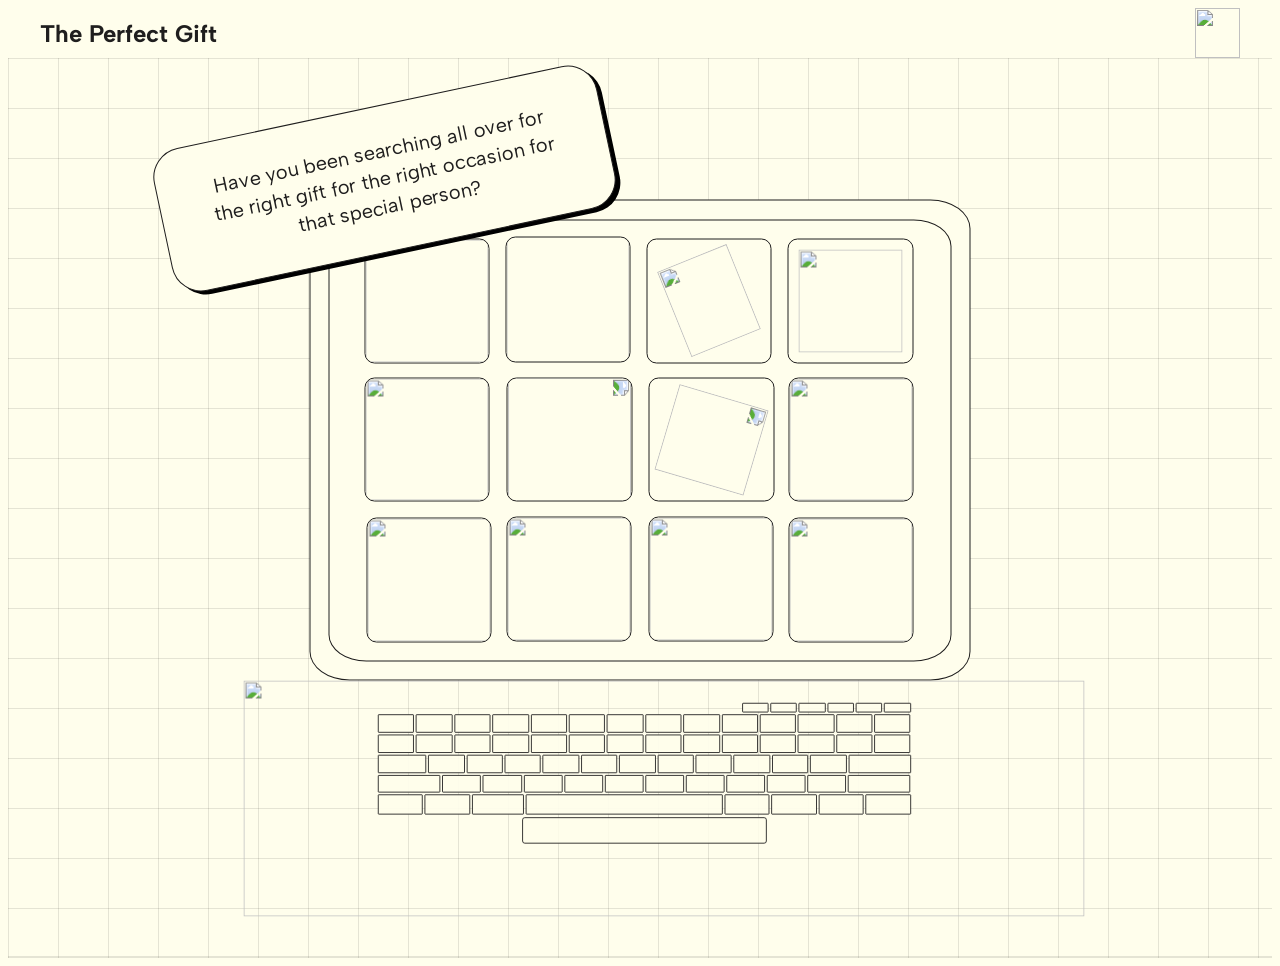
==== index.html @ 388670a9 "Add files via upload" ====
<!DOCTYPE html>
<html>
<head>
    <meta charset="UTF-8">
    <meta name="viewport" content="width=device-width, initial-scale=1.0">
    <title>The Perfect Gift</title>
    <link rel="icon" type="image/png" href="imgs/box.png">
    <script src="favicon-cart.js"></script>
    <script src="loading-gate.js"></script>
    <link rel="stylesheet" href="style.css">
    <script src="main.js"></script>
</head>
<body>

<div class="header">
<h1><a class="header-title-link" href="index.html">The Perfect Gift</a></h1>
<img src="imgs/cart.svg" alt="" width="45" height="50" title="empty">
</div>

<div class="content">
<div class="grid-container"></div>

<div class="laptop-wrap">
  <div class="laptop" data-node-id="166:80">
    <div class="laptop-shift">
    <div class="laptop-screen">
      <div class="laptop-screen-inner">
        <div class="laptop-cell laptop-cell--perfume">
          <img src="imgs/laptop-perfume.png" alt="">
        </div>
        <div class="laptop-cell laptop-cell--camera">
          <img src="imgs/laptop-camera.png" alt="">
        </div>
        <div class="laptop-cell laptop-cell--keychain">
          <div class="laptop-cell-keychain-inner">
            <img src="imgs/laptop-keychain.png" alt="">
          </div>
        </div>
        <div class="laptop-cell laptop-cell--airpods">
          <img src="imgs/laptop-airpods.png" alt="">
        </div>
        <div class="laptop-cell laptop-cell--flowers">
          <img src="imgs/laptop-flowers.png" alt="">
        </div>
        <div class="laptop-cell laptop-cell--watch">
          <div class="laptop-cell-watch-inner">
            <img src="imgs/laptop-watch.png" alt="">
          </div>
        </div>
        <div class="laptop-cell laptop-cell--tickets">
          <div class="laptop-cell-tickets-inner">
            <img src="imgs/laptop-tickets.png" alt="">
          </div>
        </div>
        <div class="laptop-cell laptop-cell--mug">
          <img src="imgs/laptop-mug.png" alt="">
        </div>
        <div class="laptop-cell laptop-cell--pen">
          <img src="imgs/laptop-pen.png" alt="">
        </div>
        <div class="laptop-cell laptop-cell--ipad">
          <img src="imgs/laptop-ipad.png" alt="">
        </div>
        <div class="laptop-cell laptop-cell--giftcard">
          <img src="imgs/laptop-giftcard.png" alt="">
        </div>
        <div class="laptop-cell laptop-cell--incense">
          <img src="imgs/laptop-incense.png" alt="">
        </div>
        <div class="laptop-screen-complete" id="laptopScreenComplete" hidden aria-hidden="true">
          <div class="laptop-screen-complete-card" role="status">
            <p class="laptop-screen-complete-copy">
              <span class="laptop-screen-complete-line">The Perfect Gift</span>
              <span class="laptop-screen-complete-line">is the right place for you!</span>
            </p>
          </div>
          <button type="button" class="laptop-screen-complete-next" id="laptopScreenCompleteNext" aria-label="Go to next step">
            Next
          </button>
        </div>
      </div>
    </div>
    <div class="laptop-keyboard">
      <img src="imgs/laptop-keyboard.svg" alt="" width="841" height="236">
      <div class="laptop-keyboard-keys" aria-hidden="true">
        <div class="laptop-kb-row laptop-kb-row--fn">
          <span class="laptop-kb-key laptop-kb-key--fn"></span>
          <span class="laptop-kb-key laptop-kb-key--fn"></span>
          <span class="laptop-kb-key laptop-kb-key--fn"></span>
          <span class="laptop-kb-key laptop-kb-key--fn"></span>
          <span class="laptop-kb-key laptop-kb-key--fn"></span>
          <span class="laptop-kb-key laptop-kb-key--fn"></span>
        </div>
        <div class="laptop-kb-row">
          <span class="laptop-kb-key"></span><span class="laptop-kb-key"></span><span class="laptop-kb-key"></span><span class="laptop-kb-key"></span><span class="laptop-kb-key"></span><span class="laptop-kb-key"></span><span class="laptop-kb-key"></span><span class="laptop-kb-key"></span><span class="laptop-kb-key"></span><span class="laptop-kb-key"></span><span class="laptop-kb-key"></span><span class="laptop-kb-key"></span><span class="laptop-kb-key"></span><span class="laptop-kb-key"></span>
        </div>
        <div class="laptop-kb-row">
          <span class="laptop-kb-key"></span><span class="laptop-kb-key"></span><span class="laptop-kb-key"></span><span class="laptop-kb-key"></span><span class="laptop-kb-key"></span><span class="laptop-kb-key"></span><span class="laptop-kb-key"></span><span class="laptop-kb-key"></span><span class="laptop-kb-key"></span><span class="laptop-kb-key"></span><span class="laptop-kb-key"></span><span class="laptop-kb-key"></span><span class="laptop-kb-key"></span><span class="laptop-kb-key"></span>
        </div>
        <div class="laptop-kb-row">
          <span class="laptop-kb-key laptop-kb-key--tab"></span>
          <span class="laptop-kb-key"></span><span class="laptop-kb-key"></span><span class="laptop-kb-key"></span><span class="laptop-kb-key"></span><span class="laptop-kb-key"></span><span class="laptop-kb-key"></span><span class="laptop-kb-key"></span><span class="laptop-kb-key"></span><span class="laptop-kb-key"></span><span class="laptop-kb-key"></span><span class="laptop-kb-key"></span>
          <span class="laptop-kb-key laptop-kb-key--enter"></span>
        </div>
        <div class="laptop-kb-row">
          <span class="laptop-kb-key laptop-kb-key--shift"></span>
          <span class="laptop-kb-key"></span><span class="laptop-kb-key"></span><span class="laptop-kb-key"></span><span class="laptop-kb-key"></span><span class="laptop-kb-key"></span><span class="laptop-kb-key"></span><span class="laptop-kb-key"></span><span class="laptop-kb-key"></span><span class="laptop-kb-key"></span><span class="laptop-kb-key"></span>
          <span class="laptop-kb-key laptop-kb-key--shift"></span>
        </div>
        <div class="laptop-kb-row laptop-kb-row--space">
          <span class="laptop-kb-key"></span><span class="laptop-kb-key"></span>
          <span class="laptop-kb-key laptop-kb-key--medium"></span>
          <span class="laptop-kb-key laptop-kb-key--space"></span>
          <span class="laptop-kb-key"></span><span class="laptop-kb-key"></span><span class="laptop-kb-key"></span><span class="laptop-kb-key"></span>
        </div>
        <div class="laptop-kb-trackpad"></div>
      </div>
    </div>
    </div>
    <aside class="laptop-bubble" aria-label="Introduction">
      <p class="laptop-bubble-text">Have you been searching all over for the right gift for the right occasion for that special person?</p>
    </aside>
  </div>
</div>

</div>
  </body>
  </html>
---- style.css ----
@import url('https://fonts.googleapis.com/css2?family=Albert+Sans:ital,wght@0,100..900;1,100..900&family=Red+Hat+Display:ital,wght@0,300..900;1,300..900&display=swap');

html {
  overflow-x: hidden;
}

body{
 font-family: "Albert Sans", sans-serif;
  font-optical-sizing: auto;
  background-color: #FFFEEC;
  color:#1F1E1E;
  overflow-x: hidden;
}

.header{
  display:flex;
  justify-content: space-between;
padding-left: 2em;
padding-right: 2em;
align-items: center;
}

.header img{
  width: 45px;
  height: 50px;
}

.header h1 {
  margin: 0;
  font-size: 24px;
}

.header-title-link {
  color: inherit;
  text-decoration: none;
  cursor: pointer;
}

.header-title-link:hover {
  opacity: 0.85;
}

.header-title-link:focus-visible {
  outline: 2px solid #1f1e1e;
  outline-offset: 4px;
  border-radius: 2px;
}

.content{
  position: relative;
  width: 100%;
}

.laptop-wrap {
  position: absolute;
  left: 50%;
  top: 50%;
  transform: translate(-50%, -50%);
  z-index: 2;
  width: 100%;
  max-width: 100%;
  display: flex;
  justify-content: center;
  align-items: center;
  box-sizing: border-box;
  pointer-events: none;
}

.laptop-wrap .laptop {
  pointer-events: auto;
}

/* Figma node 125:782 — speech bubble over laptop top-left */
.laptop-bubble {
  position: absolute;
  z-index: 10;
  top: clamp(-2.75rem, -10%, -1.25rem);
  left: clamp(-5.25rem, -16%, -1.5rem);
  max-width: min(453px, calc(100% - 0.5rem));
  padding: 30px 40px;
  box-sizing: border-box;
  background-color: #fffeec;
  border: 1px solid #1f1e1e;
  border-radius: 30px;
  box-shadow: 4px 4px 0 0 #000;
  transform: rotate(-12deg);
  transform-origin: 50% 50%;
  pointer-events: auto;
}

.laptop-bubble-text {
  margin: 0;
  font-family: "Albert Sans", sans-serif;
  font-size: 20px;
  font-weight: 400;
  line-height: 28px;
  color: #1f1e1e;
  text-align: center;
}

/* Figma node 166:80 — laptop 797×717 */
.laptop {
  position: relative;
  width: min(797px, calc(100vw - 32px));
  aspect-ratio: 797 / 717;
  flex-shrink: 0;
}

/* Screen + keyboard only; bubble stays anchored so it does not move with this shift */
.laptop-shift {
  position: absolute;
  left: 0;
  top: 0;
  width: 100%;
  height: 100%;
  transform: translateY(50px);
  pointer-events: none;
}

.laptop-shift .laptop-screen,
.laptop-shift .laptop-keyboard {
  pointer-events: auto;
}

.laptop-screen {
  position: absolute;
  left: 50%;
  top: 0;
  transform: translateX(-50%);
  width: calc(661 / 797 * 100%);
  height: calc(481 / 717 * 100%);
  background-color: #fffeec;
  border: 1px solid #1f1e1e;
  border-radius: clamp(14px, 6.05%, 40px);
  box-sizing: border-box;
  overflow: hidden;
}


.laptop-screen-inner {
  position: absolute;
  left: calc(18 / 661 * 100%);
  top: calc(19 / 481 * 100%);
  width: calc(625 / 661 * 100%);
  height: calc(444 / 481 * 100%);
  box-sizing: border-box;
  border: #1F1E1E solid 1px;
  border-radius: clamp(14px, 6.05%, 40px);
}

/* Figma 172:508 — completion state on laptop screen inner */
.laptop-screen-complete {
  position: absolute;
  inset: 0;
  z-index: 25;
  box-sizing: border-box;
  display: flex;
  flex-direction: column;
  align-items: center;
  justify-content: center;
  gap: 14px;
  background-color: #fffeec;
  border-radius: inherit;
  pointer-events: auto;
}

.laptop-screen-complete[hidden] {
  display: none !important;
}

.laptop-screen-complete-card {
  width: min(361.95px, calc(100% - 32px));
  min-height: 138px;
  box-sizing: border-box;
  padding: 30px 40px;
  display: flex;
  align-items: center;
  justify-content: center;
  background-color: #F3D52A;
  border: 1px solid #1f1e1e;
  border-radius: 30px;
}

#laptopScreenComplete .laptop-screen-complete-copy,
#laptopScreenComplete .laptop-screen-complete-line {
  outline: none;
  -webkit-text-stroke: 0;
  text-shadow: none;
}

.laptop-screen-complete-copy {
  margin: 0;
  font-family: "Albert Sans", sans-serif;
  font-size: 24px;
  font-weight: 400;
  line-height: 28px;
  color: #1f1e1e;
  text-align: center;
}

.laptop-screen-complete-line {
  display: block;
}

/* Figma 177:646 — default: outline + dark text; hover: fill + cream text */
.laptop-screen-complete-next {
  padding: 12px 24px;
  min-width: 100px;
  box-sizing: border-box;
  border: 1px solid #1f1e1e;
  border-radius: 20px;
  background-color: transparent;
  color: #1f1e1e;
  font-family: "Albert Sans", sans-serif;
  font-size: 24px;
  font-weight: 600;
  line-height: 28px;
  text-align: center;
  cursor: pointer;
  transition:
    background-color 0.2s ease,
    color 0.2s ease,
    border-color 0.2s ease,
    transform 0.15s ease;
}

.laptop-screen-complete-next:hover {
  background-color: #1f1e1e;
  color: #fffeec;
  border-color: #1f1e1e;
}

.laptop-screen-complete-next:focus-visible {
  outline: 2px solid #1f1e1e;
  outline-offset: 3px;
}

.laptop-screen-complete-next:active {
  transform: scale(0.98);
}

@keyframes laptop-cell-fade-in {
  from {
    opacity: 0;
  }
  to {
    opacity: 1;
  }
}

@keyframes laptop-cell-jitter {
  0%,
  100% {
    transform: translateY(-8px) rotate(-5deg);
  }
  50% {
    transform: translateY(-8px) rotate(5deg);
  }
}

.laptop-cell {
  position: absolute;
  box-sizing: border-box;
  border: 1px solid #1f1e1e;
  border-radius: clamp(10px, 3.2%, 20px);
  background-color: #fffeec;
  overflow: hidden;
  transform-origin: center center;
}

.laptop-cell:not(.laptop-cell--dismissed):not(.laptop-cell--hover) {
  transition: transform 0.22s ease-out;
}

.laptop-cell:not(.laptop-cell--dismissed).laptop-cell--hover {
  animation: laptop-cell-jitter 0.35s ease-in-out infinite;
}

.laptop-cell--dismissed {
  opacity: 0;
  pointer-events: none;
  animation: none !important;
  transform: none !important;
  transition: opacity 0.28s ease-out;
}

.laptop-cell--dismissed .laptop-cell-cancel {
  opacity: 0;
  pointer-events: none;
}

/* Match inset + scale to .laptop-cell--airpods (padding + ~square hit area in that frame) */
.laptop-cell-cancel {
  position: absolute;
  top: clamp(4px, 1.2vw, 10px);
  right: clamp(4px, 1.2vw, 10px);
  z-index: 20;
  display: flex;
  align-items: center;
  justify-content: center;
  width: clamp(22px, 20%, 30px);
  height: clamp(22px, 20%, 30px);
  padding: 0;
  margin: 0;
  border: none;
  border-radius: 50%;
  background-color: rgba(255, 254, 236, 0.92);
  box-shadow: 0 0 0 1px #1f1e1e;
  cursor: pointer;
  opacity: 0;
  transition: opacity 0.15s ease-out;
  line-height: 0;
  box-sizing: border-box;
}

.laptop-cell:not(.laptop-cell--dismissed):hover .laptop-cell-cancel,
.laptop-cell:not(.laptop-cell--dismissed):focus-within .laptop-cell-cancel {
  opacity: 1;
}

.laptop-cell-cancel:focus-visible {
  outline: 2px solid #1f1e1e;
  outline-offset: 2px;
}

.laptop-cell-cancel-icon {
  display: block;
  width: 62%;
  height: 62%;
  max-width: 18px;
  max-height: 18px;
  min-width: 10px;
  min-height: 10px;
  object-fit: contain;
  object-position: center center;
  pointer-events: none;
}

.laptop-cell img:not(.laptop-cell-cancel-icon) {
  display: block;
  width: 100%;
  height: 100%;
  object-fit: cover;
}

/* Inner grid positions — Figma “laptop screen inner” 625×444 */
.laptop-cell--perfume {
  left: calc(35 / 625 * 100%);
  top: calc(18 / 444 * 100%);
  width: calc(126 / 625 * 100%);
  height: calc(126 / 444 * 100%);
}

.laptop-cell--camera {
  left: calc(177 / 625 * 100%);
  top: calc(16 / 444 * 100%);
  width: calc(126 / 625 * 100%);
  height: calc(127 / 444 * 100%);
}

.laptop-cell--camera img:not(.laptop-cell-cancel-icon) {
  position: relative;
  z-index: 0;
  object-position: center top;
  transform: translateY(-12.58%);
  height: 115%;
}

/* Explicit stack so .laptop-cell-cancel (z-index: 20) stays above transformed image */
.laptop-cell--camera .laptop-cell-cancel {
  z-index: 21;
}

.laptop-cell--camera .laptop-cell-cancel-icon {
  transform: translateY(1px);
}

.laptop-cell--keychain {
  left: calc(319 / 625 * 100%);
  top: calc(18 / 444 * 100%);
  width: calc(126 / 625 * 100%);
  height: calc(126 / 444 * 100%);
  display: flex;
  align-items: center;
  justify-content: center;
  padding: 0;
}

.laptop-cell-keychain-inner {
  width: 61%;
  height: 75%;
  transform: rotate(-22.02deg);
  flex-shrink: 0;
}

.laptop-cell-keychain-inner img {
  width: 100%;
  height: 100%;
  object-fit: contain;
}

.laptop-cell--airpods {
  left: calc(461 / 625 * 100%);
  top: calc(18 / 444 * 100%);
  width: calc(127 / 625 * 100%);
  height: calc(126 / 444 * 100%);
  display: flex;
  align-items: center;
  justify-content: center;
  padding: clamp(4px, 1.2vw, 10px);
}

.laptop-cell--airpods img {
  width: 100%;
  height: auto;
  max-height: 120%;
  object-fit: contain;
  object-position: center center;
}

.laptop-cell--flowers {
  left: calc(35 / 625 * 100%);
  top: calc(158 / 444 * 100%);
  width: calc(126 / 625 * 100%);
  height: calc(126 / 444 * 100%);
}

.laptop-cell--watch {
  left: calc(178 / 625 * 100%);
  top: calc(158 / 444 * 100%);
  width: calc(127 / 625 * 100%);
  height: calc(126 / 444 * 100%);
  display: flex;
  align-items: center;
  justify-content: center;
  padding: 0;
}

.laptop-cell-watch-inner {
  width: 100%;
  height: 100%;
  max-width: 127px;
  max-height: 126px;
  transform: rotate(90deg);
  transform-origin: center center;
}

.laptop-cell-watch-inner img {
  width: 100%;
  height: 100%;
  object-fit: cover;
}

.laptop-cell--tickets {
  left: calc(321 / 625 * 100%);
  top: calc(158 / 444 * 100%);
  width: calc(127 / 625 * 100%);
  height: calc(126 / 444 * 100%);
  display: flex;
  align-items: center;
  justify-content: center;
  padding: clamp(4px, 1.2vw, 10px);
}

.laptop-cell-tickets-inner {
  width: 85%;
  height: 90%;
  transform: rotate(106.5deg);
  transform-origin: center center;
}

.laptop-cell-tickets-inner img {
  width: 100%;
  height: 100%;
  object-fit: cover;
}

.laptop-cell--mug {
  left: calc(462 / 625 * 100%);
  top: calc(158 / 444 * 100%);
  width: calc(126 / 625 * 100%);
  height: calc(126 / 444 * 100%);
}

.laptop-cell--pen {
  left: calc(37.28 / 625 * 100%);
  top: calc(299.83 / 444 * 100%);
  width: calc(126 / 625 * 100%);
  height: calc(126 / 444 * 100%);
}

.laptop-cell--ipad {
  left: calc(178 / 625 * 100%);
  top: calc(299 / 444 * 100%);
  width: calc(126 / 625 * 100%);
  height: calc(126 / 444 * 100%);
}

.laptop-cell--ipad img {
  object-position: 28% center;
}

.laptop-cell--giftcard {
  left: calc(321 / 625 * 100%);
  top: calc(299 / 444 * 100%);
  width: calc(126 / 625 * 100%);
  height: calc(126 / 444 * 100%);
}

.laptop-cell--giftcard img {
  object-position: center 8%;
}

.laptop-cell--incense {
  left: calc(462 / 625 * 100%);
  top: calc(300 / 444 * 100%);
  width: calc(126 / 625 * 100%);
  height: calc(126 / 444 * 100%);
}

.laptop-keyboard {
  position: absolute;
  left: 53%;
  top: calc(481 / 717 * 100%);
  transform: translateX(-50%);
  width: calc(841 / 797 * 100%);
  height: calc(236 / 717 * 100%);
  pointer-events: none;
}

.laptop-keyboard img {
  display: block;
  width: 100%;
  height: 100%;
  object-fit: fill;
  position: relative;
  z-index: 0;
}

/* HTML key rectangles over chassis (matches line-art keyboard layout) */
.laptop-keyboard-keys {
  position: absolute;
  z-index: 1;
  left: calc(14% - 20px);
  right: calc(14% + 20px);
  top: calc(19% - 30px);
  bottom: calc(13% + 30px);
  display: flex;
  flex-direction: column;
  justify-content: space-between;
  gap: clamp(1px, 0.2vw, 2px);
  box-sizing: border-box;
  transform: scale(0.88);
  transform-origin: 50% 38%;
}

.laptop-kb-row {
  display: flex;
  flex-direction: row;
  flex: 1 1 0;
  min-height: 0;
  gap: clamp(1px, 0.2vw, 2px);
  align-items: stretch;
}

.laptop-kb-row--fn {
  flex: 0.55 1 0;
  justify-content: flex-end;
  align-items: stretch;
}

.laptop-kb-key {
  flex: 1 1 0;
  min-width: 0;
  box-sizing: border-box;
  border: 1px solid #1f1e1e;
  border-radius: 1px;
  background-color: rgba(255, 254, 236, 0.92);
}

.laptop-kb-key--fn {
  flex: 0 0 5%;
  max-width: 6.5%;
  min-width: 0;
}

.laptop-kb-key--tab {
  flex: 1.35 1 0;
}

.laptop-kb-key--enter {
  flex: 1.75 1 0;
}

.laptop-kb-key--shift {
  flex: 1.65 1 0;
}

.laptop-kb-row--space {
  flex: 1.1 1 0;
}

.laptop-kb-key--medium {
  flex: 1.15 1 0;
}

.laptop-kb-key--space {
  flex: 4.5 1 0;
}

.laptop-kb-trackpad {
  flex: 0 0 19%;
  min-height: 14px;
  margin-top: 1px;
  box-sizing: border-box;
  border: 1px solid #1f1e1e;
  border-radius: 3px;
  background-color: rgba(255, 254, 236, 0.85);
  align-self: center;
  width: 46%;
}

.grid-container {
            position: relative;
            z-index: 0;
            width: 100%;
            max-width: 100%;
            box-sizing: border-box;
            /* Fixed height as requested */
            height: 900px; 
            
            /* The Grid Logic */
            background-size: 50px 50px;
            background-image:
                linear-gradient(to right, rgba(0, 0, 0, 0.1) 1px, transparent 1px),
                linear-gradient(to bottom, rgba(0, 0, 0, 0.1) 1px, transparent 1px);
            
            background-color: #FFFEEC;
            border-bottom: 2px solid rgba(0, 0, 0, 0.1);
}
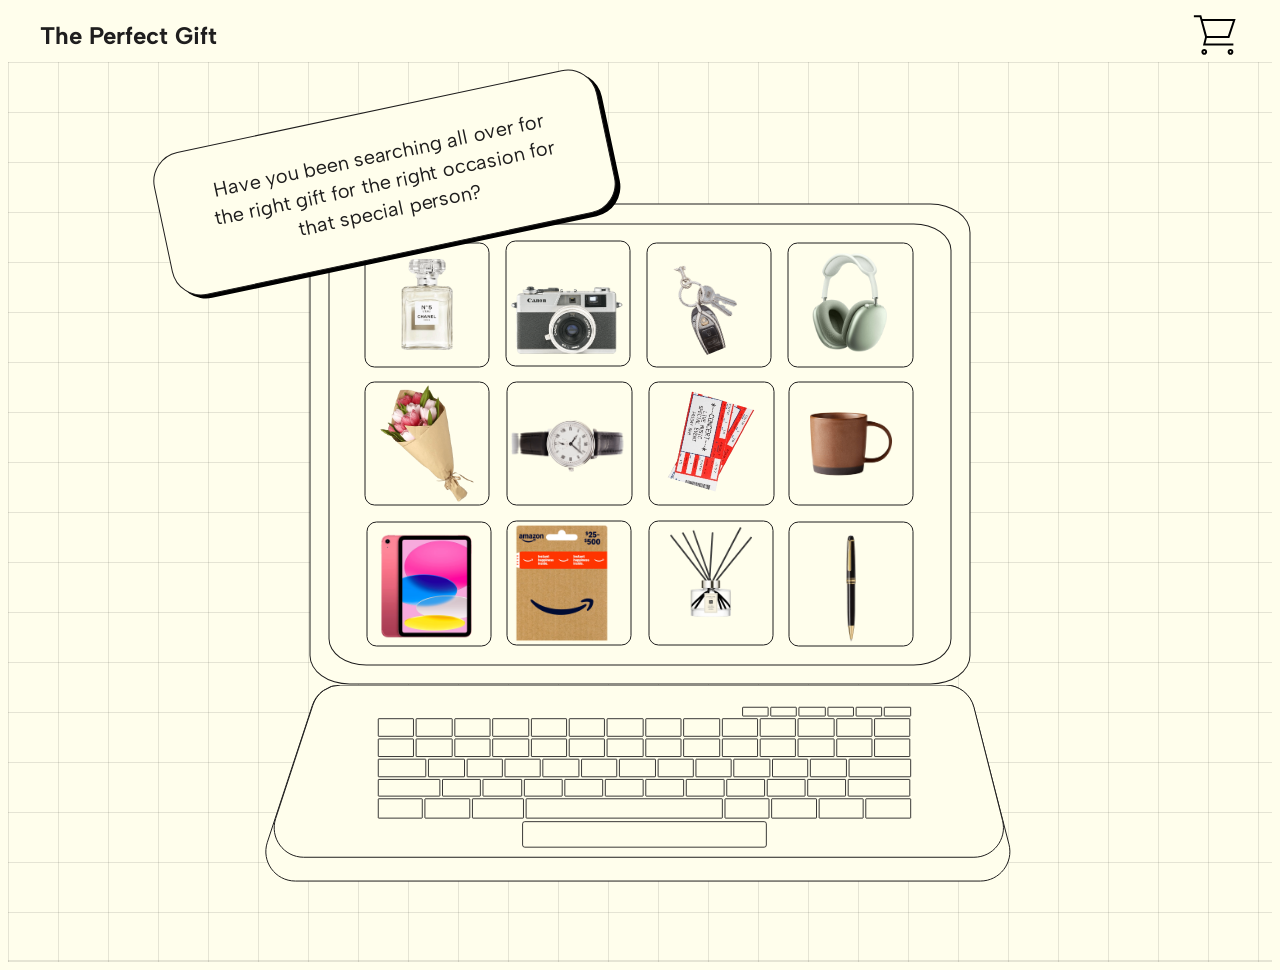
==== commit 48f3f18b: "compressed pngs" ====
--- a/index.html
+++ b/index.html
@@ -1,128 +1,153 @@
-<!DOCTYPE html>
-<html>
-<head>
-    <meta charset="UTF-8">
-    <meta name="viewport" content="width=device-width, initial-scale=1.0">
-    <title>The Perfect Gift</title>
-    <link rel="icon" type="image/png" href="imgs/box.png">
-    <script src="favicon-cart.js"></script>
-    <script src="loading-gate.js"></script>
-    <link rel="stylesheet" href="style.css">
-    <script src="main.js"></script>
-</head>
-<body>
-
-<div class="header">
-<h1><a class="header-title-link" href="index.html">The Perfect Gift</a></h1>
-<img src="imgs/cart.svg" alt="" width="45" height="50" title="empty">
-</div>
-
-<div class="content">
-<div class="grid-container"></div>
-
-<div class="laptop-wrap">
-  <div class="laptop" data-node-id="166:80">
-    <div class="laptop-shift">
-    <div class="laptop-screen">
-      <div class="laptop-screen-inner">
-        <div class="laptop-cell laptop-cell--perfume">
-          <img src="imgs/laptop-perfume.png" alt="">
-        </div>
-        <div class="laptop-cell laptop-cell--camera">
-          <img src="imgs/laptop-camera.png" alt="">
-        </div>
-        <div class="laptop-cell laptop-cell--keychain">
-          <div class="laptop-cell-keychain-inner">
-            <img src="imgs/laptop-keychain.png" alt="">
-          </div>
-        </div>
-        <div class="laptop-cell laptop-cell--airpods">
-          <img src="imgs/laptop-airpods.png" alt="">
-        </div>
-        <div class="laptop-cell laptop-cell--flowers">
-          <img src="imgs/laptop-flowers.png" alt="">
-        </div>
-        <div class="laptop-cell laptop-cell--watch">
-          <div class="laptop-cell-watch-inner">
-            <img src="imgs/laptop-watch.png" alt="">
-          </div>
-        </div>
-        <div class="laptop-cell laptop-cell--tickets">
-          <div class="laptop-cell-tickets-inner">
-            <img src="imgs/laptop-tickets.png" alt="">
-          </div>
-        </div>
-        <div class="laptop-cell laptop-cell--mug">
-          <img src="imgs/laptop-mug.png" alt="">
-        </div>
-        <div class="laptop-cell laptop-cell--pen">
-          <img src="imgs/laptop-pen.png" alt="">
-        </div>
-        <div class="laptop-cell laptop-cell--ipad">
-          <img src="imgs/laptop-ipad.png" alt="">
-        </div>
-        <div class="laptop-cell laptop-cell--giftcard">
-          <img src="imgs/laptop-giftcard.png" alt="">
-        </div>
-        <div class="laptop-cell laptop-cell--incense">
-          <img src="imgs/laptop-incense.png" alt="">
-        </div>
-        <div class="laptop-screen-complete" id="laptopScreenComplete" hidden aria-hidden="true">
-          <div class="laptop-screen-complete-card" role="status">
-            <p class="laptop-screen-complete-copy">
-              <span class="laptop-screen-complete-line">The Perfect Gift</span>
-              <span class="laptop-screen-complete-line">is the right place for you!</span>
-            </p>
-          </div>
-          <button type="button" class="laptop-screen-complete-next" id="laptopScreenCompleteNext" aria-label="Go to next step">
-            Next
-          </button>
-        </div>
-      </div>
-    </div>
-    <div class="laptop-keyboard">
-      <img src="imgs/laptop-keyboard.svg" alt="" width="841" height="236">
-      <div class="laptop-keyboard-keys" aria-hidden="true">
-        <div class="laptop-kb-row laptop-kb-row--fn">
-          <span class="laptop-kb-key laptop-kb-key--fn"></span>
-          <span class="laptop-kb-key laptop-kb-key--fn"></span>
-          <span class="laptop-kb-key laptop-kb-key--fn"></span>
-          <span class="laptop-kb-key laptop-kb-key--fn"></span>
-          <span class="laptop-kb-key laptop-kb-key--fn"></span>
-          <span class="laptop-kb-key laptop-kb-key--fn"></span>
-        </div>
-        <div class="laptop-kb-row">
-          <span class="laptop-kb-key"></span><span class="laptop-kb-key"></span><span class="laptop-kb-key"></span><span class="laptop-kb-key"></span><span class="laptop-kb-key"></span><span class="laptop-kb-key"></span><span class="laptop-kb-key"></span><span class="laptop-kb-key"></span><span class="laptop-kb-key"></span><span class="laptop-kb-key"></span><span class="laptop-kb-key"></span><span class="laptop-kb-key"></span><span class="laptop-kb-key"></span><span class="laptop-kb-key"></span>
-        </div>
-        <div class="laptop-kb-row">
-          <span class="laptop-kb-key"></span><span class="laptop-kb-key"></span><span class="laptop-kb-key"></span><span class="laptop-kb-key"></span><span class="laptop-kb-key"></span><span class="laptop-kb-key"></span><span class="laptop-kb-key"></span><span class="laptop-kb-key"></span><span class="laptop-kb-key"></span><span class="laptop-kb-key"></span><span class="laptop-kb-key"></span><span class="laptop-kb-key"></span><span class="laptop-kb-key"></span><span class="laptop-kb-key"></span>
-        </div>
-        <div class="laptop-kb-row">
-          <span class="laptop-kb-key laptop-kb-key--tab"></span>
-          <span class="laptop-kb-key"></span><span class="laptop-kb-key"></span><span class="laptop-kb-key"></span><span class="laptop-kb-key"></span><span class="laptop-kb-key"></span><span class="laptop-kb-key"></span><span class="laptop-kb-key"></span><span class="laptop-kb-key"></span><span class="laptop-kb-key"></span><span class="laptop-kb-key"></span><span class="laptop-kb-key"></span>
-          <span class="laptop-kb-key laptop-kb-key--enter"></span>
-        </div>
-        <div class="laptop-kb-row">
-          <span class="laptop-kb-key laptop-kb-key--shift"></span>
-          <span class="laptop-kb-key"></span><span class="laptop-kb-key"></span><span class="laptop-kb-key"></span><span class="laptop-kb-key"></span><span class="laptop-kb-key"></span><span class="laptop-kb-key"></span><span class="laptop-kb-key"></span><span class="laptop-kb-key"></span><span class="laptop-kb-key"></span><span class="laptop-kb-key"></span>
-          <span class="laptop-kb-key laptop-kb-key--shift"></span>
-        </div>
-        <div class="laptop-kb-row laptop-kb-row--space">
-          <span class="laptop-kb-key"></span><span class="laptop-kb-key"></span>
-          <span class="laptop-kb-key laptop-kb-key--medium"></span>
-          <span class="laptop-kb-key laptop-kb-key--space"></span>
-          <span class="laptop-kb-key"></span><span class="laptop-kb-key"></span><span class="laptop-kb-key"></span><span class="laptop-kb-key"></span>
-        </div>
-        <div class="laptop-kb-trackpad"></div>
-      </div>
-    </div>
-    </div>
-    <aside class="laptop-bubble" aria-label="Introduction">
-      <p class="laptop-bubble-text">Have you been searching all over for the right gift for the right occasion for that special person?</p>
-    </aside>
-  </div>
-</div>
-
-</div>
-  </body>
-  </html>
+<!DOCTYPE html>
+<html>
+<head>
+    <meta charset="UTF-8">
+    <meta name="viewport" content="width=device-width, initial-scale=1.0">
+    <title>The Perfect Gift</title>
+    <link rel="icon" type="image/png" href="imgs/box.png">
+    <script src="favicon-cart.js"></script>
+    <script src="loading-gate.js"></script>
+    <link rel="stylesheet" href="style.css">
+    <script src="main.js" defer></script>
+    <script src="header-cart-nav.js" defer></script>
+</head>
+<body>
+
+<div class="header">
+<h1><a class="header-title-link" href="index.html">The Perfect Gift</a></h1>
+  <div class="header-cart" id="headerCart" role="img" title="empty" aria-label="empty">
+    <img
+      class="header-cart-img header-cart-img--default"
+      id="headerCartDefault"
+      src="imgs/cart.svg"
+      alt=""
+      width="45"
+      height="50"
+    >
+    <div
+      class="header-cart-add1"
+      id="headerCartAdd1"
+      hidden
+      aria-hidden="true"
+    >
+      <img
+        class="header-cart-add1-img"
+        src="imgs/cart.svg"
+        alt=""
+        width="45"
+        height="50"
+      >
+      <span class="header-cart-add1-badge">1</span>
+    </div>
+  </div>
+</div>
+
+<div class="content">
+<div class="grid-container"></div>
+
+<div class="laptop-wrap">
+  <div class="laptop" data-node-id="166:80">
+    <div class="laptop-shift">
+    <div class="laptop-screen">
+      <div class="laptop-screen-inner">
+        <div class="laptop-cell laptop-cell--perfume">
+          <img src="imgs/laptop-perfume.png" alt="">
+        </div>
+        <div class="laptop-cell laptop-cell--camera">
+          <img src="imgs/laptop-camera.png" alt="">
+        </div>
+        <div class="laptop-cell laptop-cell--keychain">
+          <div class="laptop-cell-keychain-inner">
+            <img src="imgs/laptop-keychain.png" alt="">
+          </div>
+        </div>
+        <div class="laptop-cell laptop-cell--airpods">
+          <img src="imgs/laptop-airpods.png" alt="">
+        </div>
+        <div class="laptop-cell laptop-cell--flowers">
+          <img src="imgs/laptop-flowers.png" alt="">
+        </div>
+        <div class="laptop-cell laptop-cell--watch">
+          <div class="laptop-cell-watch-inner">
+            <img src="imgs/laptop-watch.png" alt="">
+          </div>
+        </div>
+        <div class="laptop-cell laptop-cell--tickets">
+          <div class="laptop-cell-tickets-inner">
+            <img src="imgs/laptop-tickets.png" alt="">
+          </div>
+        </div>
+        <div class="laptop-cell laptop-cell--mug">
+          <img src="imgs/laptop-mug.png" alt="">
+        </div>
+        <div class="laptop-cell laptop-cell--pen">
+          <img src="imgs/laptop-pen.png" alt="">
+        </div>
+        <div class="laptop-cell laptop-cell--ipad">
+          <img src="imgs/laptop-ipad.png" alt="">
+        </div>
+        <div class="laptop-cell laptop-cell--giftcard">
+          <img src="imgs/laptop-giftcard.png" alt="">
+        </div>
+        <div class="laptop-cell laptop-cell--incense">
+          <img src="imgs/laptop-incense.png" alt="">
+        </div>
+        <div class="laptop-screen-complete" id="laptopScreenComplete" hidden aria-hidden="true">
+          <div class="laptop-screen-complete-card" role="status">
+            <p class="laptop-screen-complete-copy">
+              <span class="laptop-screen-complete-line">The Perfect Gift</span>
+              <span class="laptop-screen-complete-line">is the right place for you!</span>
+            </p>
+          </div>
+          <button type="button" class="laptop-screen-complete-next" id="laptopScreenCompleteNext" aria-label="Go to next step">
+            Next
+          </button>
+        </div>
+      </div>
+    </div>
+    <div class="laptop-keyboard">
+      <img src="imgs/laptop-keyboard.svg" alt="" width="841" height="236">
+      <div class="laptop-keyboard-keys" aria-hidden="true">
+        <div class="laptop-kb-row laptop-kb-row--fn">
+          <span class="laptop-kb-key laptop-kb-key--fn"></span>
+          <span class="laptop-kb-key laptop-kb-key--fn"></span>
+          <span class="laptop-kb-key laptop-kb-key--fn"></span>
+          <span class="laptop-kb-key laptop-kb-key--fn"></span>
+          <span class="laptop-kb-key laptop-kb-key--fn"></span>
+          <span class="laptop-kb-key laptop-kb-key--fn"></span>
+        </div>
+        <div class="laptop-kb-row">
+          <span class="laptop-kb-key"></span><span class="laptop-kb-key"></span><span class="laptop-kb-key"></span><span class="laptop-kb-key"></span><span class="laptop-kb-key"></span><span class="laptop-kb-key"></span><span class="laptop-kb-key"></span><span class="laptop-kb-key"></span><span class="laptop-kb-key"></span><span class="laptop-kb-key"></span><span class="laptop-kb-key"></span><span class="laptop-kb-key"></span><span class="laptop-kb-key"></span><span class="laptop-kb-key"></span>
+        </div>
+        <div class="laptop-kb-row">
+          <span class="laptop-kb-key"></span><span class="laptop-kb-key"></span><span class="laptop-kb-key"></span><span class="laptop-kb-key"></span><span class="laptop-kb-key"></span><span class="laptop-kb-key"></span><span class="laptop-kb-key"></span><span class="laptop-kb-key"></span><span class="laptop-kb-key"></span><span class="laptop-kb-key"></span><span class="laptop-kb-key"></span><span class="laptop-kb-key"></span><span class="laptop-kb-key"></span><span class="laptop-kb-key"></span>
+        </div>
+        <div class="laptop-kb-row">
+          <span class="laptop-kb-key laptop-kb-key--tab"></span>
+          <span class="laptop-kb-key"></span><span class="laptop-kb-key"></span><span class="laptop-kb-key"></span><span class="laptop-kb-key"></span><span class="laptop-kb-key"></span><span class="laptop-kb-key"></span><span class="laptop-kb-key"></span><span class="laptop-kb-key"></span><span class="laptop-kb-key"></span><span class="laptop-kb-key"></span><span class="laptop-kb-key"></span>
+          <span class="laptop-kb-key laptop-kb-key--enter"></span>
+        </div>
+        <div class="laptop-kb-row">
+          <span class="laptop-kb-key laptop-kb-key--shift"></span>
+          <span class="laptop-kb-key"></span><span class="laptop-kb-key"></span><span class="laptop-kb-key"></span><span class="laptop-kb-key"></span><span class="laptop-kb-key"></span><span class="laptop-kb-key"></span><span class="laptop-kb-key"></span><span class="laptop-kb-key"></span><span class="laptop-kb-key"></span><span class="laptop-kb-key"></span>
+          <span class="laptop-kb-key laptop-kb-key--shift"></span>
+        </div>
+        <div class="laptop-kb-row laptop-kb-row--space">
+          <span class="laptop-kb-key"></span><span class="laptop-kb-key"></span>
+          <span class="laptop-kb-key laptop-kb-key--medium"></span>
+          <span class="laptop-kb-key laptop-kb-key--space"></span>
+          <span class="laptop-kb-key"></span><span class="laptop-kb-key"></span><span class="laptop-kb-key"></span><span class="laptop-kb-key"></span>
+        </div>
+        <div class="laptop-kb-trackpad"></div>
+      </div>
+    </div>
+    </div>
+    <aside class="laptop-bubble" aria-label="Introduction">
+      <p class="laptop-bubble-text">Have you been searching all over for the right gift for the right occasion for that special person?</p>
+    </aside>
+  </div>
+</div>
+
+</div>
+  </body>
+  </html>
--- a/style.css
+++ b/style.css
@@ -12,17 +12,90 @@
   overflow-x: hidden;
 }
 
-.header{
-  display:flex;
+.header {
+  position: relative;
+  z-index: 20;
+  display: flex;
   justify-content: space-between;
-padding-left: 2em;
-padding-right: 2em;
-align-items: center;
-}
-
-.header img{
+  padding-left: 2em;
+  padding-right: 2em;
+  align-items: center;
+  background-color: #fffeec;
+}
+
+.header-cart {
+  position: relative;
+  width: 49px;
+  height: 54px;
+  display: block;
+  flex-shrink: 0;
+}
+
+.header-cart-img--default {
+  position: absolute;
+  left: 2px;
+  top: 2px;
+  display: block;
   width: 45px;
   height: 50px;
+}
+
+.header-cart-img--default[hidden] {
+  display: none !important;
+}
+
+.header-cart-add1 {
+  position: absolute;
+  left: 2px;
+  top: 2px;
+  width: 45px;
+  height: 50px;
+}
+
+.header-cart-add1[hidden] {
+  display: none !important;
+}
+
+#headerCartAdd1[hidden] {
+  display: none !important;
+  visibility: hidden;
+}
+
+.header-cart-add1-img {
+  position: relative;
+  z-index: 0;
+  display: block;
+  width: 45px;
+  height: 50px;
+  object-fit: contain;
+  object-position: center;
+}
+
+.header-cart-add1-badge {
+  position: absolute;
+  z-index: 1;
+  right: -2px;
+  bottom: 2px;
+  width: 22px;
+  height: 22px;
+  box-sizing: border-box;
+  border-radius: 50%;
+  background-color: #f3d52a;
+  border: 1px solid #1f1e1e;
+  font-family: "Albert Sans", sans-serif;
+  font-size: 16px;
+  font-weight: 600;
+  line-height: 20px;
+  text-align: center;
+  color: #1f1e1e;
+  padding-top: 1px;
+}
+
+.header-cart > img,
+.header-cart > div,
+.header-cart-add1 > img,
+.header-cart-add1 > span {
+  pointer-events: none;
 }
 
 .header h1 {
